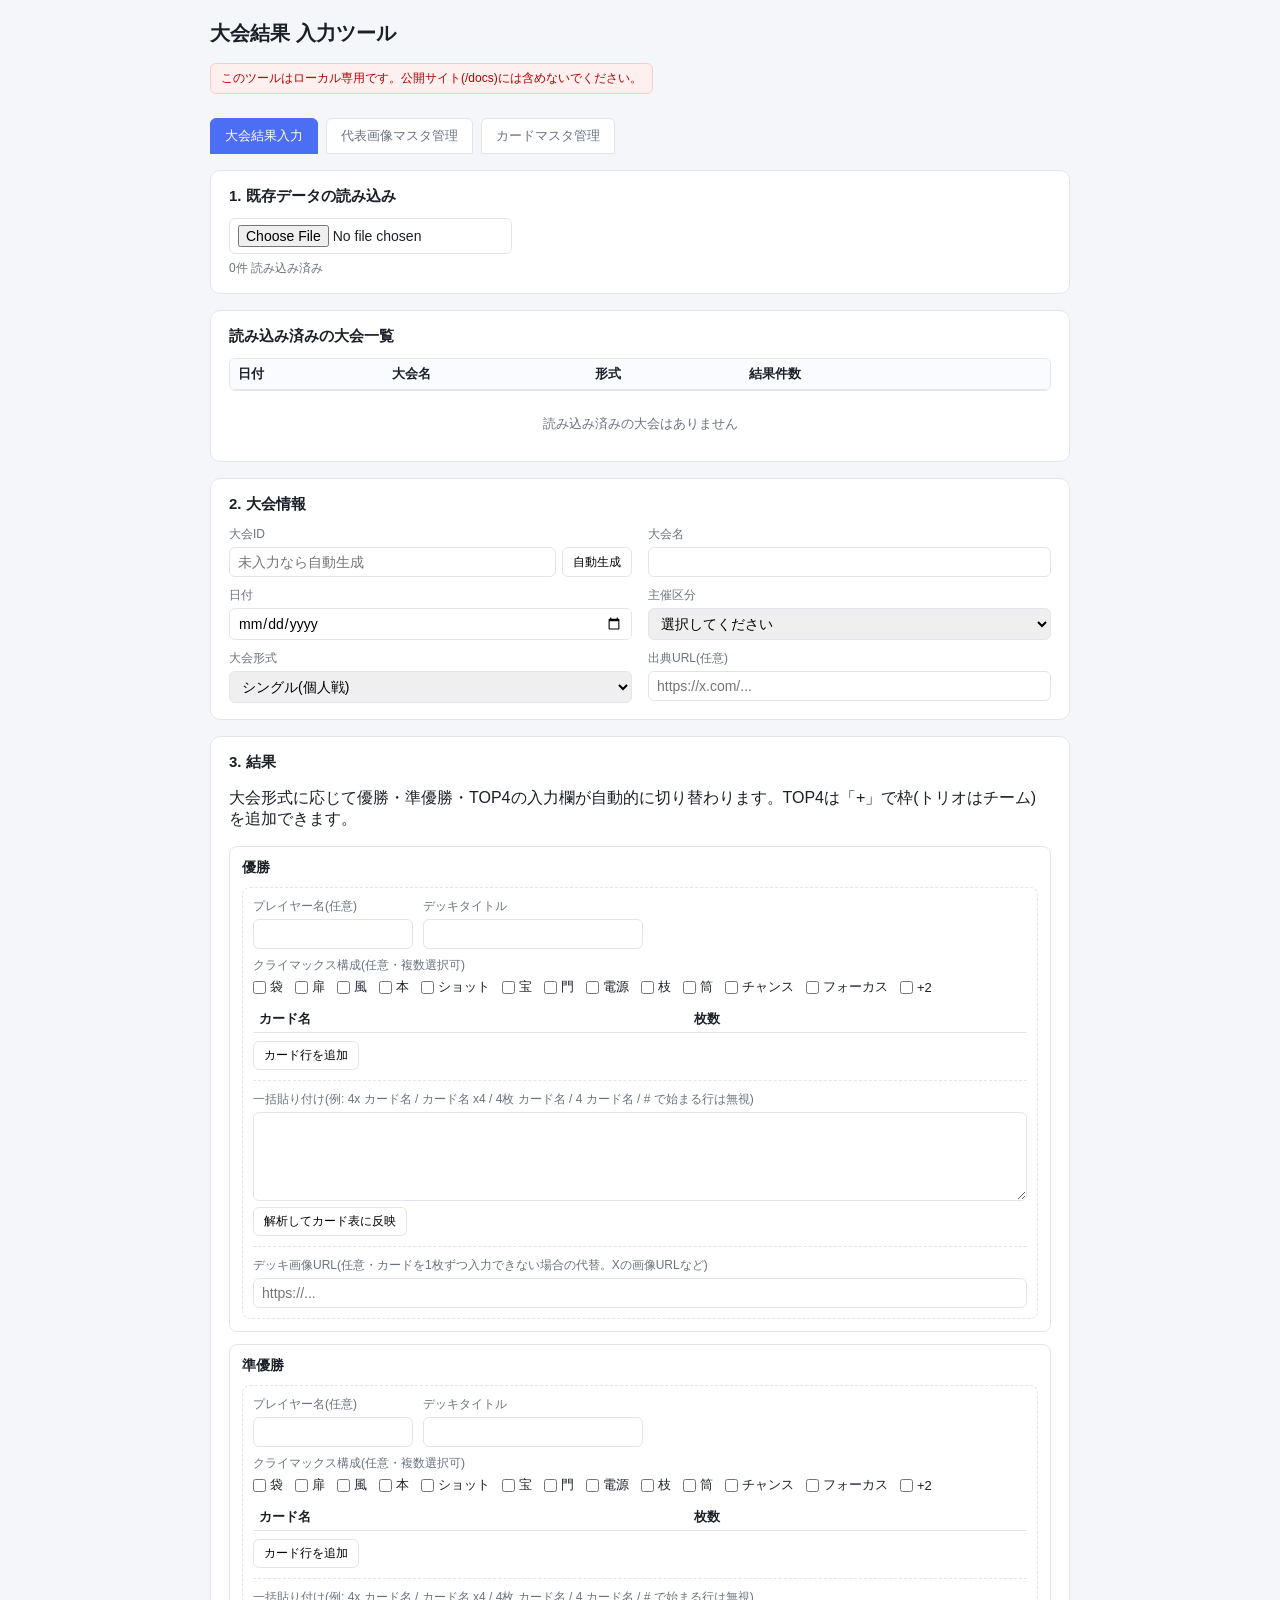
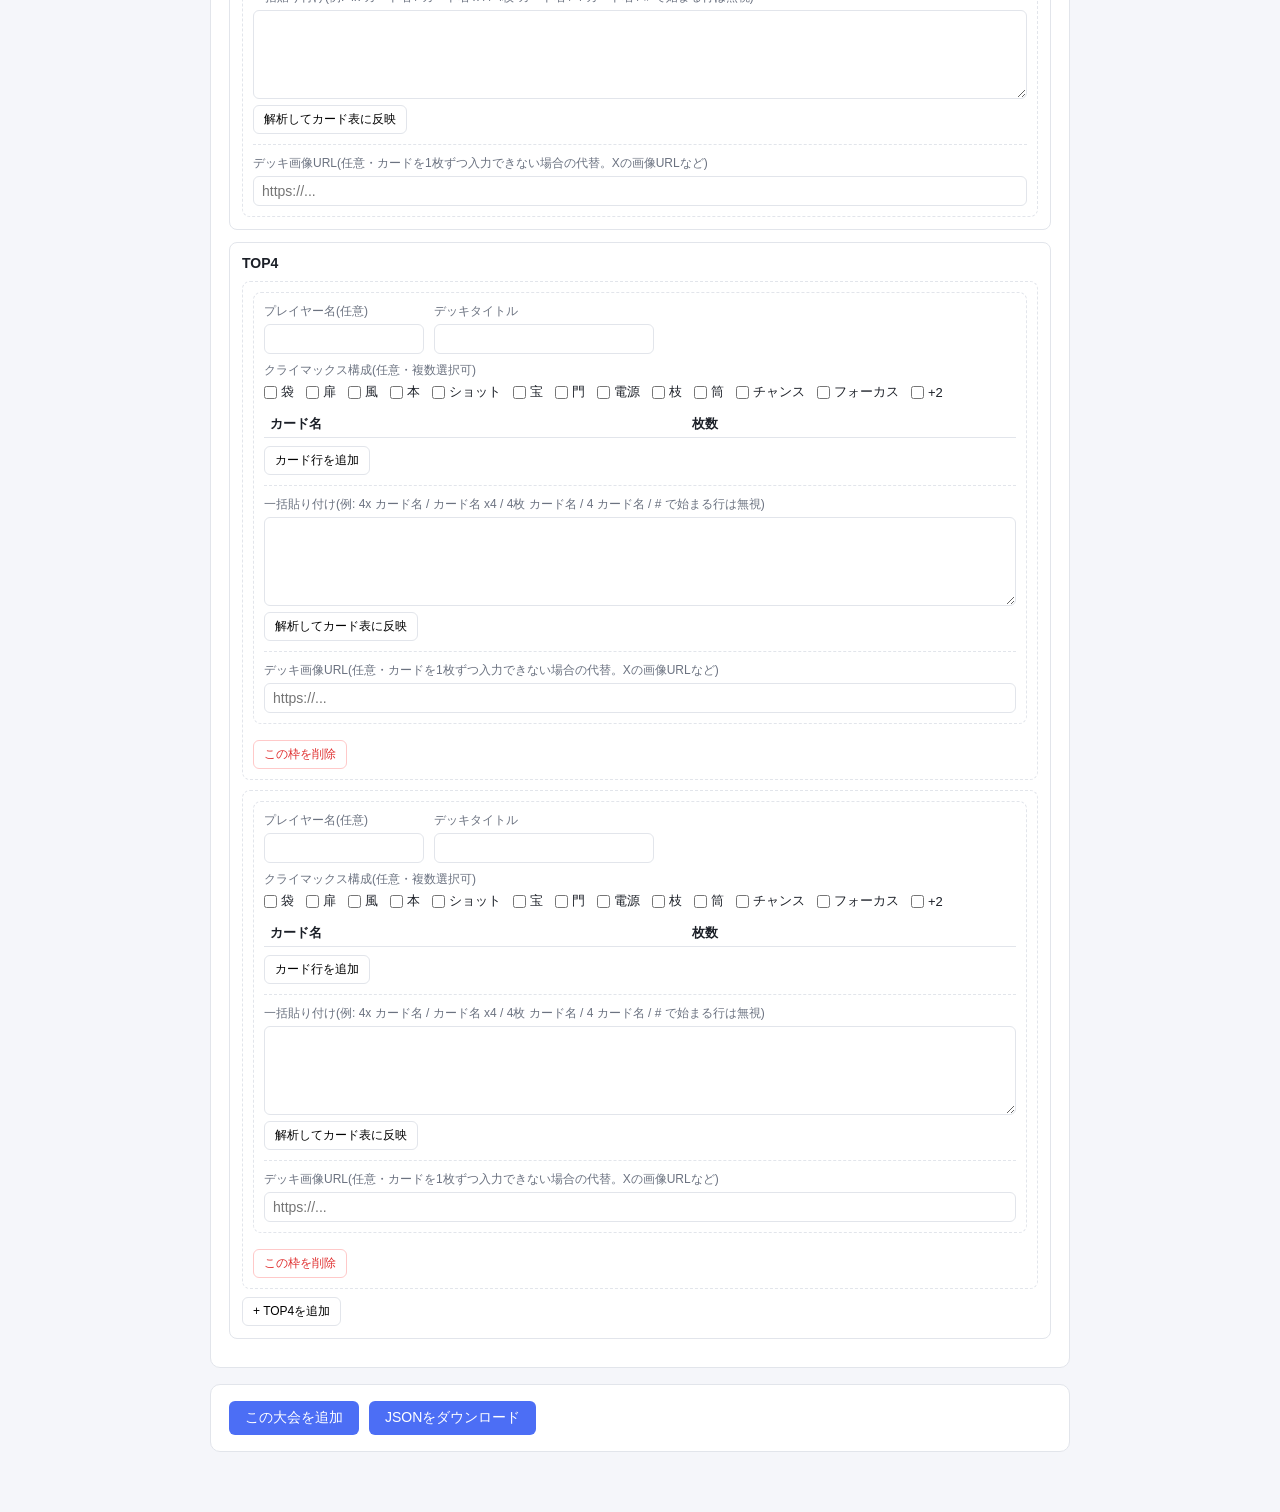
==== admin/index.html @ 2cce2858 "chore: 初回コミット" ====
<!DOCTYPE html>
<html lang="ja">
<head>
<meta charset="UTF-8">
<meta name="viewport" content="width=device-width, initial-scale=1.0">
<title>大会結果 入力ツール(管理者専用・非公開)</title>
<link rel="stylesheet" href="css/style.css">
</head>
<body>
<datalist id="deckTitleList"></datalist>
<header>
  <h1>大会結果 入力ツール</h1>
  <p class="warn">このツールはローカル専用です。公開サイト(/docs)には含めないでください。</p>
  <nav class="tabs">
    <button type="button" class="tab-btn active" data-tab="tournament">大会結果入力</button>
    <button type="button" class="tab-btn" data-tab="images">代表画像マスタ管理</button>
    <button type="button" class="tab-btn" data-tab="card-master">カードマスタ管理</button>
  </nav>
</header>

<main>
  <div id="tab-tournament" class="tab-panel active">
    <section class="panel">
      <h2>1. 既存データの読み込み</h2>
      <input type="file" id="fileInput" accept="application/json">
      <span id="loadStatus"></span>
      <div id="tournamentCount">0件 読み込み済み</div>
    </section>

    <section class="panel">
      <h2>読み込み済みの大会一覧</h2>
      <div class="scroll-list-wrap">
        <table class="list-table">
          <thead>
            <tr><th>日付</th><th>大会名</th><th>形式</th><th>結果件数</th><th></th></tr>
          </thead>
          <tbody id="tournamentListBody"></tbody>
        </table>
      </div>
      <div class="empty-state" id="tournamentListEmpty">読み込み済みの大会はありません</div>
    </section>

    <section class="panel" id="resultEditPanel" style="display:none">
      <h2>結果の個別修正: <span id="resultEditEventLabel"></span></h2>
      <button type="button" id="resultEditCloseBtn" class="btn-small">閉じる</button>
      <div class="scroll-list-wrap">
        <table class="list-table">
          <thead>
            <tr><th>順位</th><th>プレイヤー</th><th>デッキタイトル</th><th>カード種類数</th><th></th></tr>
          </thead>
          <tbody id="resultEditListBody"></tbody>
        </table>
      </div>
      <div id="resultEditFormWrap" style="display:none"></div>
    </section>

    <section class="panel">
      <h2>2. 大会情報</h2>
      <div id="formError" class="form-error"></div>
      <div class="form-grid">
        <label>大会ID
          <span class="id-row">
            <input type="text" id="eventId" placeholder="未入力なら自動生成">
            <button type="button" id="genIdBtn" class="btn-small">自動生成</button>
          </span>
        </label>
        <label>大会名
          <input type="text" id="eventName">
        </label>
        <label>日付
          <input type="date" id="eventDate">
        </label>
        <label>主催区分
          <select id="eventOrganizerType">
            <option value="">選択してください</option>
            <option value="official">公式主催</option>
            <option value="individual">個人主催</option>
          </select>
        </label>
        <label>大会形式
          <select id="eventTournamentFormat">
            <option value="single">シングル(個人戦)</option>
            <option value="trio">トリオ(3on3チーム戦)</option>
          </select>
        </label>
        <label>出典URL(任意)
          <input type="text" id="eventSourceUrl" placeholder="https://x.com/...">
        </label>
      </div>
    </section>

    <section class="panel">
      <h2>3. 結果</h2>
      <p class="subtitle">大会形式に応じて優勝・準優勝・TOP4の入力欄が自動的に切り替わります。TOP4は「+」で枠(トリオはチーム)を追加できます。</p>
      <div id="resultTiersContainer"></div>
    </section>

    <section class="panel actions">
      <button type="button" id="addTournamentBtn" class="btn-primary">この大会を追加</button>
      <button type="button" id="downloadBtn" class="btn-primary">JSONをダウンロード</button>
    </section>
  </div>

  <div id="tab-images" class="tab-panel">
    <section class="panel">
      <h2>1. 既存データの読み込み</h2>
      <input type="file" id="imgFileInput" accept="application/json">
      <span id="imgLoadStatus"></span>
      <div id="imgCount">0件 登録済み</div>
    </section>

    <section class="panel">
      <h2>2. 登録</h2>
      <p class="subtitle">「タイトル + クライマックス構成」の組み合わせごとに、代表カード画像のURLを1回登録しておけば、大会結果入力のたびに画像URLを入力する必要がなくなります。</p>
      <div id="imgFormError" class="form-error"></div>
      <div class="form-grid">
        <label>タイトル
          <input type="text" id="imgTitle">
        </label>
        <label>画像URL
          <input type="text" id="imgUrl" placeholder="https://...">
        </label>
      </div>
      <div class="climax-picker">
        <div class="climax-picker-label">クライマックス構成(任意・複数選択可)</div>
        <div class="climax-options" id="imgClimaxOptions"></div>
      </div>
      <button type="button" id="imgAddBtn" class="btn-primary">登録</button>
    </section>

    <section class="panel">
      <h2>3. 登録済み一覧</h2>
      <div class="scroll-list-wrap">
        <table class="list-table">
          <thead>
            <tr><th>画像</th><th>タイトル(クライマックス)</th><th>URL</th><th></th></tr>
          </thead>
          <tbody id="imgListBody"></tbody>
        </table>
      </div>
      <div class="empty-state" id="imgListEmpty">登録済みの画像はありません</div>
      <button type="button" id="imgDownloadBtn" class="btn-primary">JSONをダウンロード</button>
    </section>
  </div>

  <div id="tab-card-master" class="tab-panel">
    <section class="panel">
      <h2>1. 既存データの読み込み</h2>
      <input type="file" id="cmFileInput" accept="application/json">
      <span id="cmLoadStatus"></span>
      <div id="cmCount">0件 登録済み</div>
    </section>

    <section class="panel">
      <h2>2. 登録</h2>
      <p class="subtitle">
        カードの「種別」「レベル」「画像URL」を登録しておくと、公開サイトのデッキ詳細ページでカード名を種別→レベルの順に並べ替えたり、カード名にマウスオーバーすると画像を表示したりできるようになります。
        種別を「クライマックス」にした場合は、大会結果入力タブでの一括貼り付け解析時にクライマックス構成の自動検出にも使われます。
      </p>
      <div id="cmFormError" class="form-error"></div>
      <div class="form-grid">
        <label>カード名
          <input type="text" id="cmName">
        </label>
        <label>種別
          <select id="cmType"></select>
        </label>
        <label id="cmLevelRow">レベル(クライマックス以外)
          <input type="number" id="cmLevel" min="0">
        </label>
        <label id="cmClimaxTypeRow">クライマックス種別
          <select id="cmClimaxType"></select>
        </label>
        <label>画像URL(任意)
          <input type="text" id="cmUrl" placeholder="https://...">
        </label>
      </div>
      <button type="button" id="cmAddBtn" class="btn-primary">登録</button>

      <div class="bulk-wrap">
        <label>一括登録(1行1件。タブまたはカンマ区切りで「カード名, 種別(キャラ/イベント/クライマックス), レベル(キャラ・イベントの場合)またはクライマックス種別(クライマックスの場合), 画像URL(任意)」。#で始まる行は無視)
          <textarea id="cmBulkText" rows="6" placeholder="カード名A&#9;キャラ&#9;1&#9;https://...&#10;カード名B&#9;イベント&#9;0&#10;カード名C&#9;クライマックス&#9;宝"></textarea>
        </label>
        <button type="button" id="cmBulkAddBtn" class="btn-small">解析して登録</button>
        <div class="bulk-status" id="cmBulkStatus"></div>
      </div>
    </section>

    <section class="panel">
      <h2>3. 登録済み一覧</h2>
      <div class="scroll-list-wrap">
        <table class="list-table">
          <thead>
            <tr><th>画像</th><th>カード名</th><th>種別</th><th>レベル</th><th>クライマックス種別</th><th></th></tr>
          </thead>
          <tbody id="cmListBody"></tbody>
        </table>
      </div>
      <div class="empty-state" id="cmListEmpty">登録済みのカードはありません</div>
      <button type="button" id="cmDownloadBtn" class="btn-primary">JSONをダウンロード</button>
    </section>
  </div>
</main>

<script src="js/admin.js"></script>
<script src="js/deck-images.js"></script>
<script src="js/card-master.js"></script>
</body>
</html>
---- admin/css/style.css ----
:root {
  --bg: #f5f6fa;
  --panel: #ffffff;
  --text: #1b1f27;
  --muted: #6b7280;
  --border: #e2e5eb;
  --accent: #4c6ef5;
  --danger: #e03131;
}

* { box-sizing: border-box; }

body {
  margin: 0;
  font-family: "Hiragino Kaku Gothic ProN", "Yu Gothic", "Segoe UI", sans-serif;
  background: var(--bg);
  color: var(--text);
}

header {
  padding: 20px 20px 8px;
  max-width: 900px;
  margin: 0 auto;
}

header h1 { font-size: 20px; margin: 0 0 4px; }

.warn {
  background: #fff0f0;
  border: 1px solid #ffc9c9;
  color: #b60000;
  padding: 6px 10px;
  border-radius: 6px;
  font-size: 12px;
  display: inline-block;
}

.tabs {
  display: flex;
  gap: 8px;
  margin-top: 12px;
}

.tab-btn {
  padding: 8px 14px;
  border: 1px solid var(--border);
  border-radius: 6px 6px 0 0;
  background: #fff;
  cursor: pointer;
  font-size: 13px;
  color: var(--muted);
}

.tab-btn.active {
  background: var(--accent);
  color: #fff;
  border-color: var(--accent);
}

.tab-panel { display: none; flex-direction: column; gap: 16px; }
.tab-panel.active { display: flex; }

main {
  max-width: 900px;
  margin: 0 auto;
  padding: 8px 20px 60px;
  display: flex;
  flex-direction: column;
  gap: 16px;
}

.panel {
  background: var(--panel);
  border: 1px solid var(--border);
  border-radius: 10px;
  padding: 16px 18px;
}

.panel h2 { font-size: 15px; margin: 0 0 12px; }

.form-grid {
  display: grid;
  grid-template-columns: repeat(2, 1fr);
  gap: 10px 16px;
}

.form-grid label {
  display: flex;
  flex-direction: column;
  font-size: 12px;
  color: var(--muted);
  gap: 4px;
}

input, select, textarea {
  padding: 6px 8px;
  border: 1px solid var(--border);
  border-radius: 6px;
  font-size: 14px;
  font-family: inherit;
}

.id-row { display: flex; gap: 6px; }
.id-row input { flex: 1; }

#tournamentCount { font-size: 12px; color: var(--muted); margin-top: 6px; }
#loadStatus { font-size: 12px; margin-left: 8px; }

.form-error {
  display: none;
  background: #fff0f0;
  border: 1px solid #ffc9c9;
  color: #b60000;
  padding: 8px 12px;
  border-radius: 8px;
  font-size: 13px;
  margin-bottom: 10px;
}

.result-tier {
  border: 1px solid var(--border);
  border-radius: 8px;
  padding: 12px;
  margin-bottom: 12px;
}

.result-tier h3 {
  font-size: 14px;
  margin: 0 0 10px;
}

.tier-body { display: flex; flex-direction: column; gap: 10px; }

.top4-units { display: flex; flex-direction: column; gap: 10px; margin-bottom: 8px; }

.top4-single-unit {
  border: 1px dashed var(--border);
  border-radius: 8px;
  padding: 10px;
}

.top4-single-unit > .btn-danger { margin-top: 8px; }

.team-group {
  border: 1px solid var(--border);
  border-radius: 8px;
  padding: 10px;
  background: #fafbff;
}

.team-group-header {
  display: flex;
  justify-content: space-between;
  align-items: center;
  font-size: 12px;
  color: var(--muted);
  margin-bottom: 8px;
}

.player-slot {
  border: 1px dashed var(--border);
  border-radius: 8px;
  padding: 10px;
  margin-bottom: 8px;
  background: #fff;
}

.player-slot:last-child { margin-bottom: 0; }

.player-slot-header {
  display: flex;
  flex-wrap: wrap;
  gap: 10px;
  align-items: flex-end;
  margin-bottom: 8px;
}

.player-slot-header label {
  display: flex;
  flex-direction: column;
  font-size: 12px;
  color: var(--muted);
  gap: 4px;
}

.slot-player { width: 160px; }
.slot-deck-title { width: 220px; }

.climax-picker { margin-bottom: 10px; }

.climax-picker-label {
  font-size: 12px;
  color: var(--muted);
  margin-bottom: 4px;
}

.climax-options {
  display: flex;
  flex-wrap: wrap;
  gap: 6px 12px;
}

.climax-option {
  display: flex;
  align-items: center;
  gap: 4px;
  font-size: 13px;
  color: var(--text);
}

.climax-option input { margin: 0; }

.empty-state {
  color: var(--muted);
  font-size: 13px;
  padding: 12px 0;
  text-align: center;
}

.scroll-list-wrap {
  max-height: 360px;
  overflow-y: auto;
  border: 1px solid var(--border);
  border-radius: 6px;
  margin-bottom: 12px;
}

.list-table {
  width: 100%;
  border-collapse: collapse;
}

.scroll-list-wrap .list-table { margin-bottom: 0; }

.list-table th, .list-table td {
  border-bottom: 1px solid var(--border);
  padding: 6px 8px;
  text-align: left;
  font-size: 13px;
  vertical-align: middle;
}

.scroll-list-wrap .list-table th {
  position: sticky;
  top: 0;
  background: #fafbff;
  z-index: 1;
}

.img-url-empty { color: var(--muted); font-style: italic; }

.img-thumb {
  width: 48px;
  height: 68px;
  object-fit: cover;
  border-radius: 4px;
  display: block;
}

.img-url-cell {
  max-width: 260px;
  overflow: hidden;
  text-overflow: ellipsis;
  white-space: nowrap;
}

.card-table {
  width: 100%;
  border-collapse: collapse;
  margin-bottom: 8px;
}

.card-table th, .card-table td {
  border-bottom: 1px solid var(--border);
  padding: 4px 6px;
  text-align: left;
  font-size: 13px;
}

.card-table .card-name { width: 100%; }
.card-table .card-count { width: 70px; }

.bulk-wrap {
  margin-top: 10px;
  padding-top: 10px;
  border-top: 1px dashed var(--border);
}

.bulk-wrap label {
  display: flex;
  flex-direction: column;
  font-size: 12px;
  color: var(--muted);
  gap: 4px;
  margin-bottom: 6px;
}

.bulk-wrap textarea { width: 100%; font-size: 13px; }

.bulk-status { margin-top: 8px; font-size: 12px; }
.bulk-merges { color: #7a4a00; margin-bottom: 6px; }
.bulk-climax-detected { color: #2f6fed; margin-bottom: 6px; }
.bulk-errors { color: var(--danger); }
.bulk-errors ul { margin: 4px 0 0; padding-left: 18px; }

.photo-url-wrap {
  margin-top: 10px;
  padding-top: 10px;
  border-top: 1px dashed var(--border);
}

.photo-url-wrap label {
  display: flex;
  flex-direction: column;
  font-size: 12px;
  color: var(--muted);
  gap: 4px;
}

.photo-url-wrap input { width: 100%; }

.list-table td button + button { margin-left: 6px; }

.btn-small {
  padding: 5px 10px;
  border: 1px solid var(--border);
  border-radius: 6px;
  background: #fff;
  cursor: pointer;
  font-size: 12px;
}

.btn-small:hover { background: #f0f1f5; }

.btn-danger { color: var(--danger); border-color: #ffc9c9; }

.btn-primary {
  padding: 8px 16px;
  border: none;
  border-radius: 6px;
  background: var(--accent);
  color: #fff;
  cursor: pointer;
  font-size: 14px;
}

.btn-primary:hover { opacity: 0.9; }

.actions { display: flex; gap: 10px; }
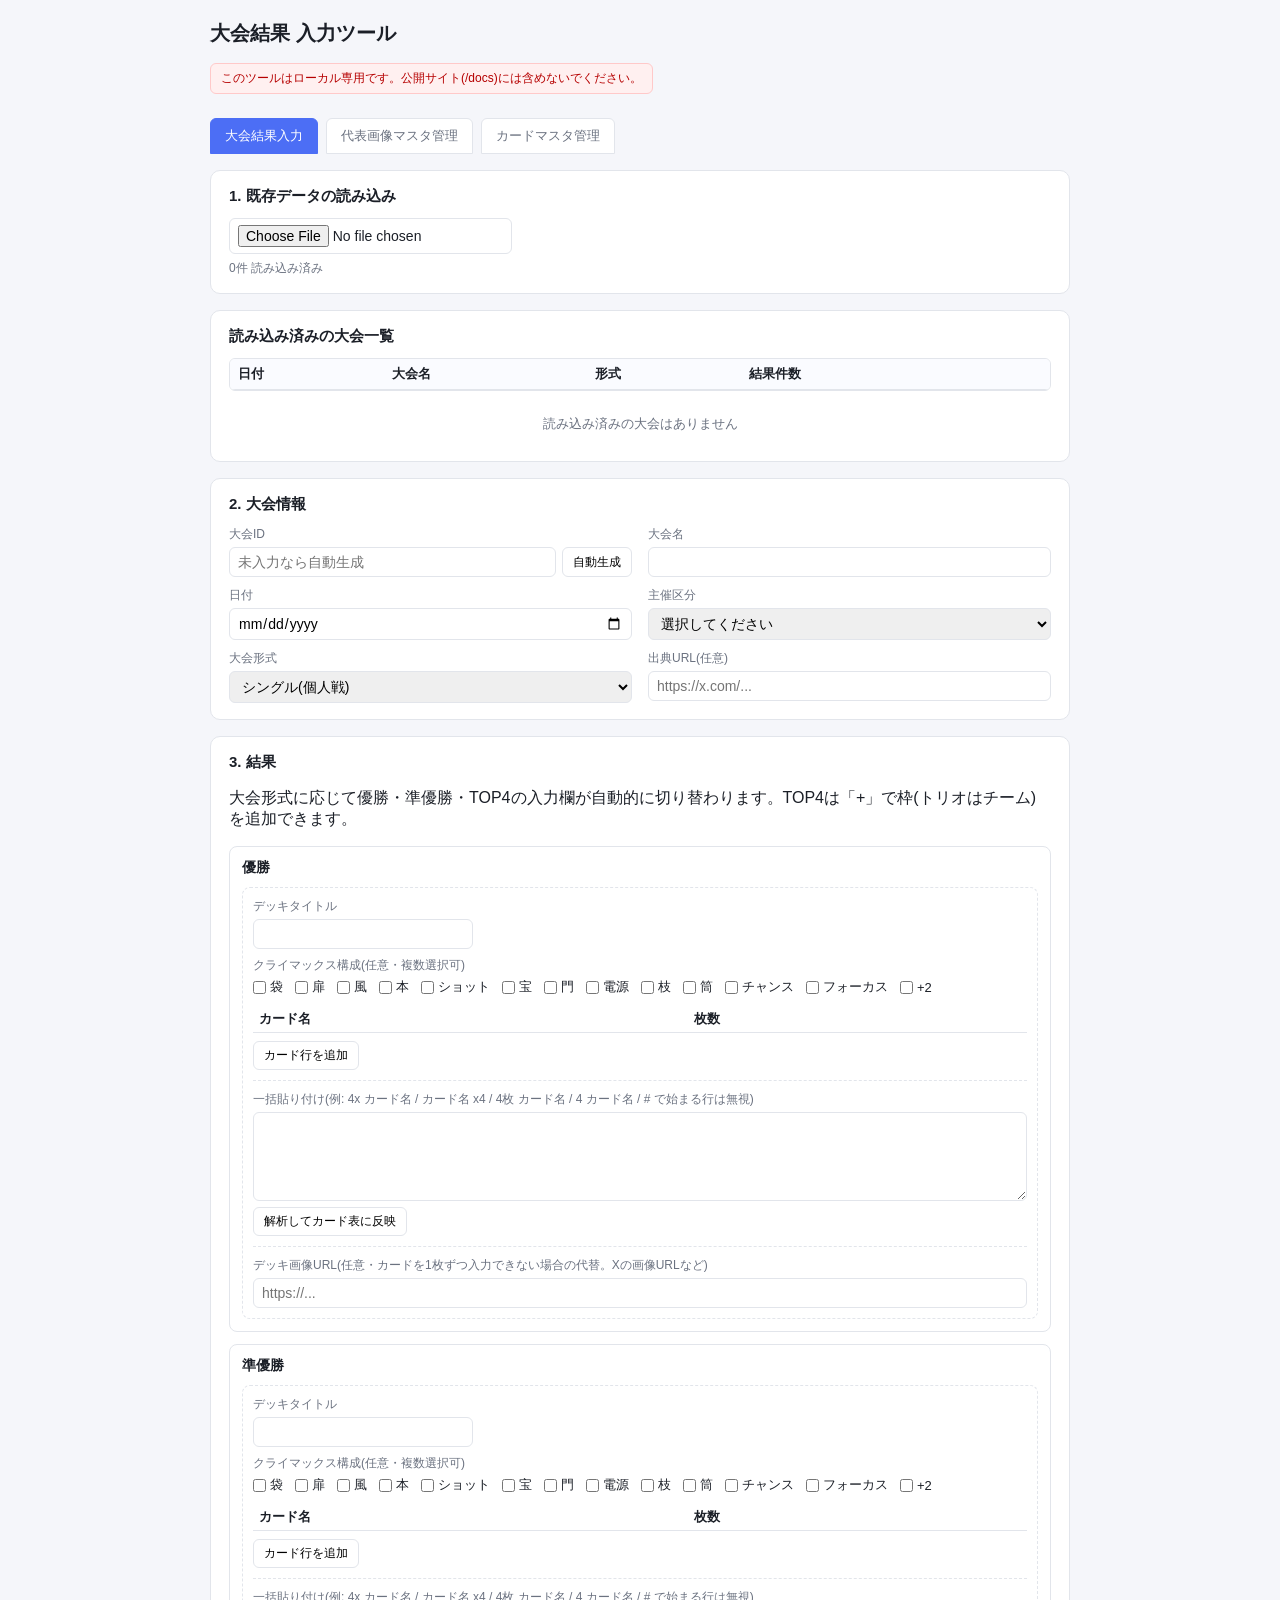
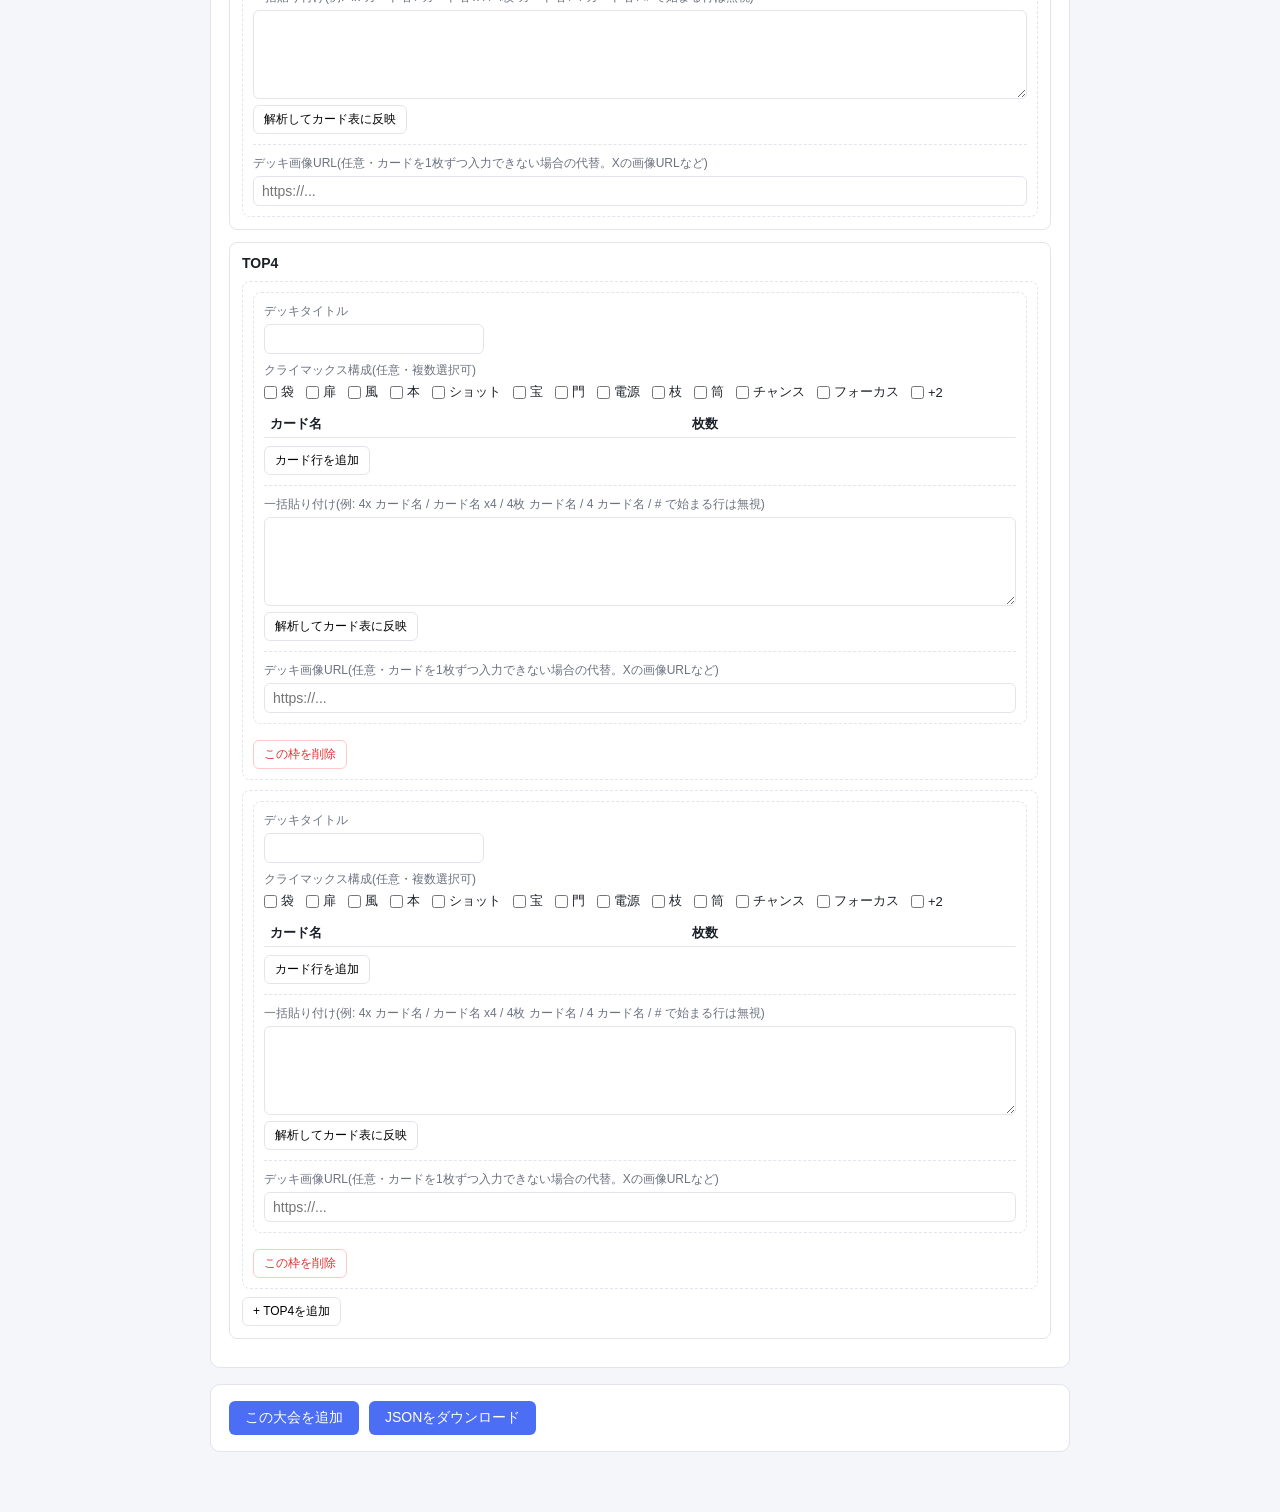
==== commit a33ede1c: "feat: プレイヤー名の入力・表示・データ項目を廃止" ====
--- a/admin/index.html
+++ b/admin/index.html
@@ -46,7 +46,7 @@
       <div class="scroll-list-wrap">
         <table class="list-table">
           <thead>
-            <tr><th>順位</th><th>プレイヤー</th><th>デッキタイトル</th><th>カード種類数</th><th></th></tr>
+            <tr><th>順位</th><th>デッキタイトル</th><th>カード種類数</th><th></th></tr>
           </thead>
           <tbody id="resultEditListBody"></tbody>
         </table>
